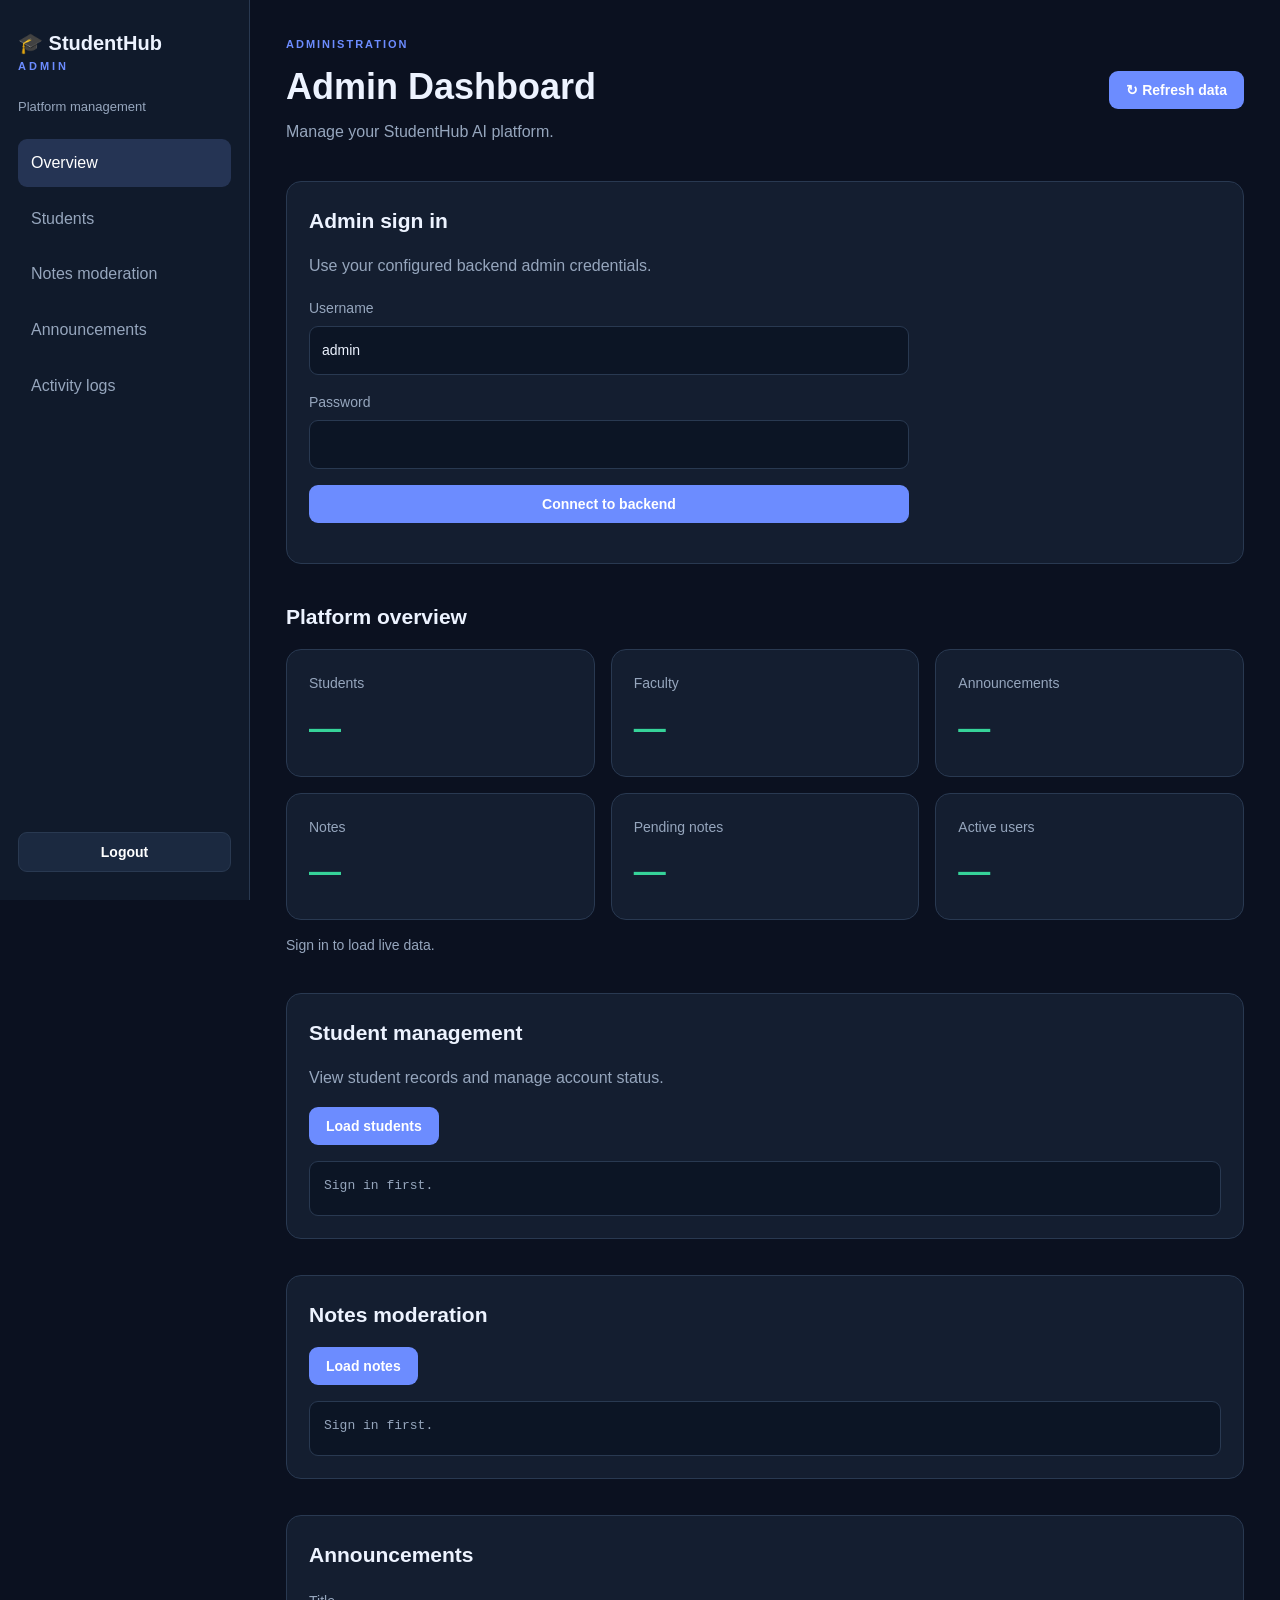
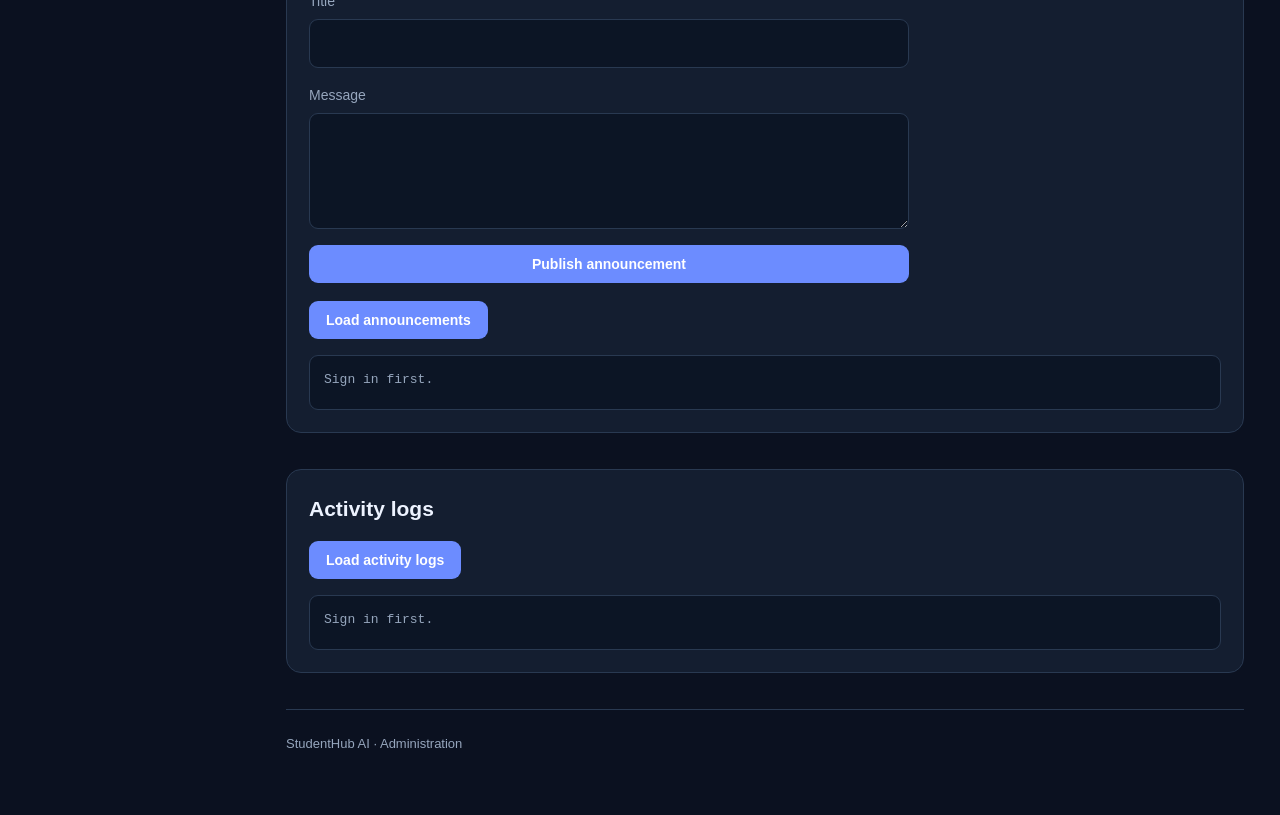
==== frontend/admin.html @ a0b0ee9e "Initial StudentHub Project" ====
<!DOCTYPE html>
<html lang="en">

    <head>
        <meta charset="UTF-8">
        <meta name="viewport" content="width=device-width, initial-scale=1.0">
        <title>StudentHub AI | Admin Panel</title>
        <link rel="stylesheet" href="admin.css">
    </head>

    <body>
        <aside class="sidebar">
            <h2>🎓 StudentHub <span>ADMIN</span></h2>
            <p class="muted">Platform management</p>

            <nav>
                <a class="active" href="#overview">Overview</a>
                <a href="#students">Students</a>
                <a href="#notes">Notes moderation</a>
                <a href="#announcements">Announcements</a>
                <a href="#activity">Activity logs</a>
            </nav>

            <button id="logoutBtn" class="secondary">Logout</button>
        </aside>

        <main>
            <header>
                <div>
                    <p class="muted">ADMINISTRATION</p>
                    <h1>Admin Dashboard</h1>
                    <p>Manage your StudentHub AI platform.</p>
                </div>
                <button id="refreshBtn">↻ Refresh data</button>
            </header>

            <section id="loginPanel" class="panel">
                <h2>Admin sign in</h2>
                <p>Use your configured backend admin credentials.</p>
                <form id="loginForm">
                    <label>Username
                        <input id="username" value="admin" autocomplete="username" required>
                    </label>
                    <label>Password
                        <input id="password" type="password" autocomplete="current-password" required>
                    </label>
                    <button type="submit">Connect to backend</button>
                </form>
                <p id="loginMessage" role="status"></p>
            </section>

            <section id="overview">
                <h2>Platform overview</h2>
                <div class="stats">
                    <article class="stat">
                        <p>Students</p><strong id="totalStudents">—</strong>
                    </article>
                    <article class="stat">
                        <p>Faculty</p><strong id="totalFaculty">—</strong>
                    </article>
                    <article class="stat">
                        <p>Announcements</p><strong id="totalAnnouncements">—</strong>
                    </article>
                    <article class="stat">
                        <p>Notes</p><strong id="totalNotes">—</strong>
                    </article>
                    <article class="stat">
                        <p>Pending notes</p><strong id="pendingNotes">—</strong>
                    </article>
                    <article class="stat">
                        <p>Active users</p><strong id="activeUsers">—</strong>
                    </article>
                </div>
                <p id="status" role="status">Sign in to load live data.</p>
            </section>

            <section id="students" class="panel">
                <h2>Student management</h2>
                <p>View student records and manage account status.</p>
                <button data-load="students">Load students</button>
                <div id="studentsOutput" class="output">Sign in first.</div>
            </section>

            <section id="notes" class="panel">
                <h2>Notes moderation</h2>
                <button data-load="notes">Load notes</button>
                <div id="notesOutput" class="output">Sign in first.</div>
            </section>

            <section id="announcements" class="panel">
                <h2>Announcements</h2>
                <form id="announcementForm">
                    <label>Title
                        <input id="announcementTitle" required>
                    </label>
                    <label>Message
                        <textarea id="announcementContent" rows="4" required></textarea>
                    </label>
                    <button type="submit">Publish announcement</button>
                </form>
                <button data-load="announcements">Load announcements</button>
                <div id="announcementsOutput" class="output">Sign in first.</div>
            </section>

            <section id="activity" class="panel">
                <h2>Activity logs</h2>
                <button data-load="audit-logs">Load activity logs</button>
                <div id="audit-logsOutput" class="output">Sign in first.</div>
            </section>

            <footer>StudentHub AI · Administration</footer>
        </main>

        <script src="admin.js"></script>
    </body>

</html>
---- frontend/admin.css ----
:root {
    --bg: #0b1120;
    --panel: #141e30;
    --panel-light: #1b2940;
    --text: #edf3ff;
    --muted: #96a6bd;
    --accent: #6c8cff;
    --border: #293951;
    --green: #36d399;
}

* {
    box-sizing: border-box;
    margin: 0;
    padding: 0;
}

html {
    scroll-behavior: smooth;
}

body {
    min-height: 100vh;
    background: var(--bg);
    color: var(--text);
    font-family: Inter, "Segoe UI", Arial, sans-serif;
    line-height: 1.6;
}

.sidebar {
    width: 250px;
    position: fixed;
    inset: 0 auto 0 0;
    padding: 28px 18px;
    background: #101a2b;
    border-right: 1px solid var(--border);
    display: flex;
    flex-direction: column;
    gap: 22px;
}

.sidebar h2 {
    font-size: 20px;
    line-height: 1.5;
}

.sidebar h2 span {
    display: block;
    color: var(--accent);
    font-size: 11px;
    letter-spacing: 3px;
}

.muted {
    color: var(--muted);
    font-size: 13px;
}

nav {
    display: grid;
    gap: 8px;
}

nav a {
    padding: 11px 13px;
    border-radius: 9px;
    color: var(--muted);
    text-decoration: none;
    transition: 0.2s;
}

nav a:hover,
nav a.active {
    background: #253454;
    color: white;
}

.sidebar .secondary {
    margin-top: auto;
}

main {
    margin-left: 250px;
    padding: 36px;
    max-width: 1600px;
}

header {
    display: flex;
    justify-content: space-between;
    align-items: center;
    gap: 20px;
    margin-bottom: 36px;
}

header h1 {
    font-size: clamp(26px, 4vw, 36px);
    margin: 4px 0;
}

header p {
    color: var(--muted);
}

header > div > p:first-child {
    color: var(--accent);
    font-size: 11px;
    font-weight: 700;
    letter-spacing: 2px;
}

section {
    margin-bottom: 36px;
    scroll-margin-top: 24px;
}

section h2 {
    font-size: 21px;
    margin-bottom: 16px;
}

.stats {
    display: grid;
    grid-template-columns: repeat(3, minmax(0, 1fr));
    gap: 16px;
}

.stat,
.panel {
    background: var(--panel);
    border: 1px solid var(--border);
    border-radius: 15px;
    padding: 22px;
}

.stat {
    transition: transform 0.2s, border-color 0.2s;
}

.stat:hover {
    transform: translateY(-3px);
    border-color: var(--accent);
}

.stat p {
    color: var(--muted);
    font-size: 14px;
}

.stat strong {
    display: block;
    font-size: 32px;
    margin-top: 8px;
    color: var(--green);
}

.panel > p {
    color: var(--muted);
    margin-bottom: 16px;
}

button {
    border: none;
    border-radius: 9px;
    padding: 11px 17px;
    background: var(--accent);
    color: white;
    font-size: 14px;
    font-weight: 600;
    cursor: pointer;
    transition: opacity 0.2s, transform 0.2s;
}

button:hover {
    opacity: 0.88;
    transform: translateY(-1px);
}

button:disabled {
    opacity: 0.5;
    cursor: not-allowed;
}

button.secondary {
    background: var(--panel-light);
    border: 1px solid var(--border);
}

form {
    display: grid;
    gap: 16px;
    max-width: 600px;
    margin: 18px 0;
}

label {
    display: grid;
    gap: 7px;
    color: var(--muted);
    font-size: 14px;
}

input,
textarea {
    width: 100%;
    border: 1px solid var(--border);
    border-radius: 9px;
    padding: 12px;
    background: #0c1525;
    color: var(--text);
    font: inherit;
    outline: none;
}

input:focus,
textarea:focus {
    border-color: var(--accent);
    box-shadow: 0 0 0 3px #6c8cff22;
}

textarea {
    resize: vertical;
}

#status,
#loginMessage {
    margin-top: 14px;
    font-size: 14px;
    color: var(--muted);
}

.output {
    margin-top: 16px;
    padding: 14px;
    border-radius: 9px;
    background: #0c1525;
    border: 1px solid var(--border);
    color: var(--muted);
    overflow-x: auto;
    white-space: pre-wrap;
    overflow-wrap: anywhere;
    font-family: Consolas, monospace;
    font-size: 13px;
    min-height: 55px;
}

footer {
    padding: 24px 0;
    border-top: 1px solid var(--border);
    color: var(--muted);
    font-size: 13px;
}

@media (max-width: 1000px) {
    .sidebar {
        width: 210px;
    }

    main {
        margin-left: 210px;
        padding: 24px;
    }

    .stats {
        grid-template-columns: repeat(2, minmax(0, 1fr));
    }
}

@media (max-width: 650px) {
    .sidebar {
        position: static;
        width: 100%;
        padding: 18px;
        gap: 12px;
    }

    nav {
        grid-template-columns: repeat(2, minmax(0, 1fr));
    }

    .sidebar .secondary {
        margin-top: 0;
    }

    main {
        margin-left: 0;
        padding: 20px 16px;
    }

    header {
        align-items: flex-start;
        flex-direction: column;
    }

    .stats {
        grid-template-columns: 1fr;
    }

    .stat,
    .panel {
        padding: 18px;
    }
}
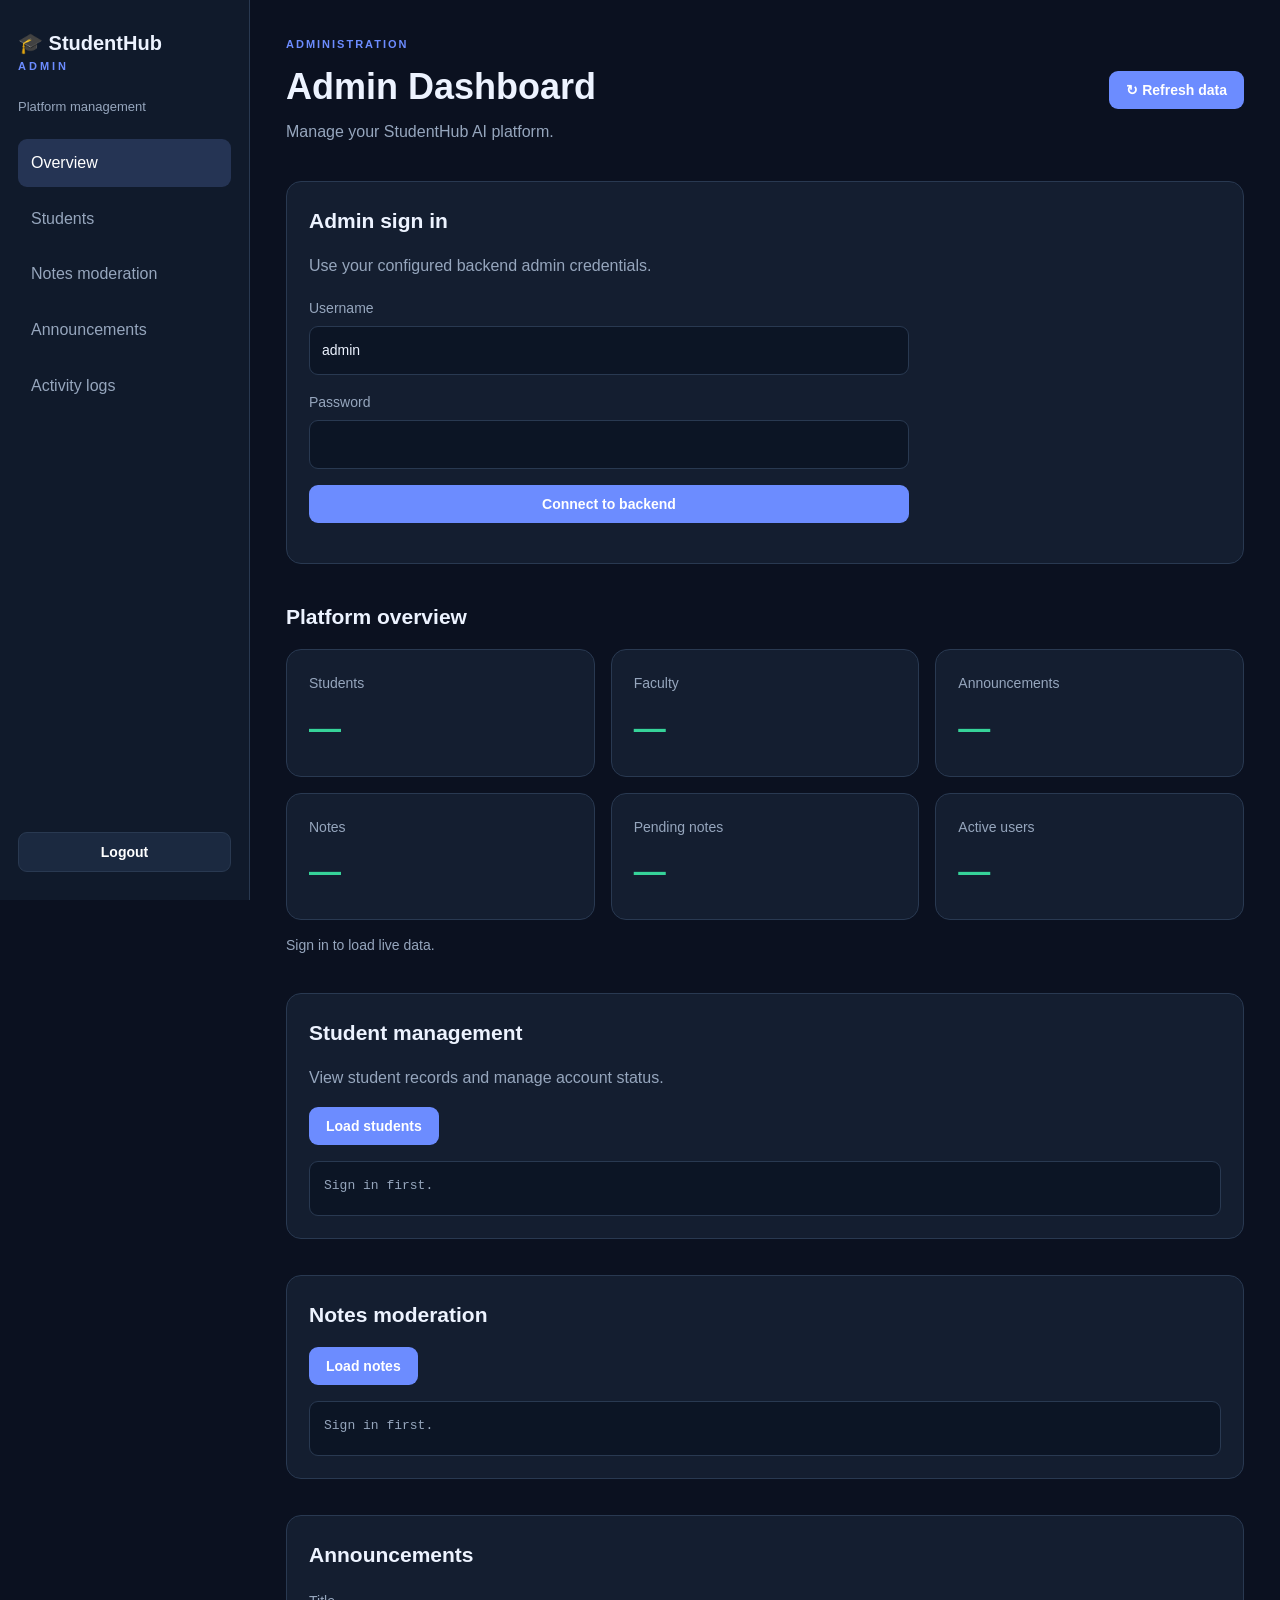
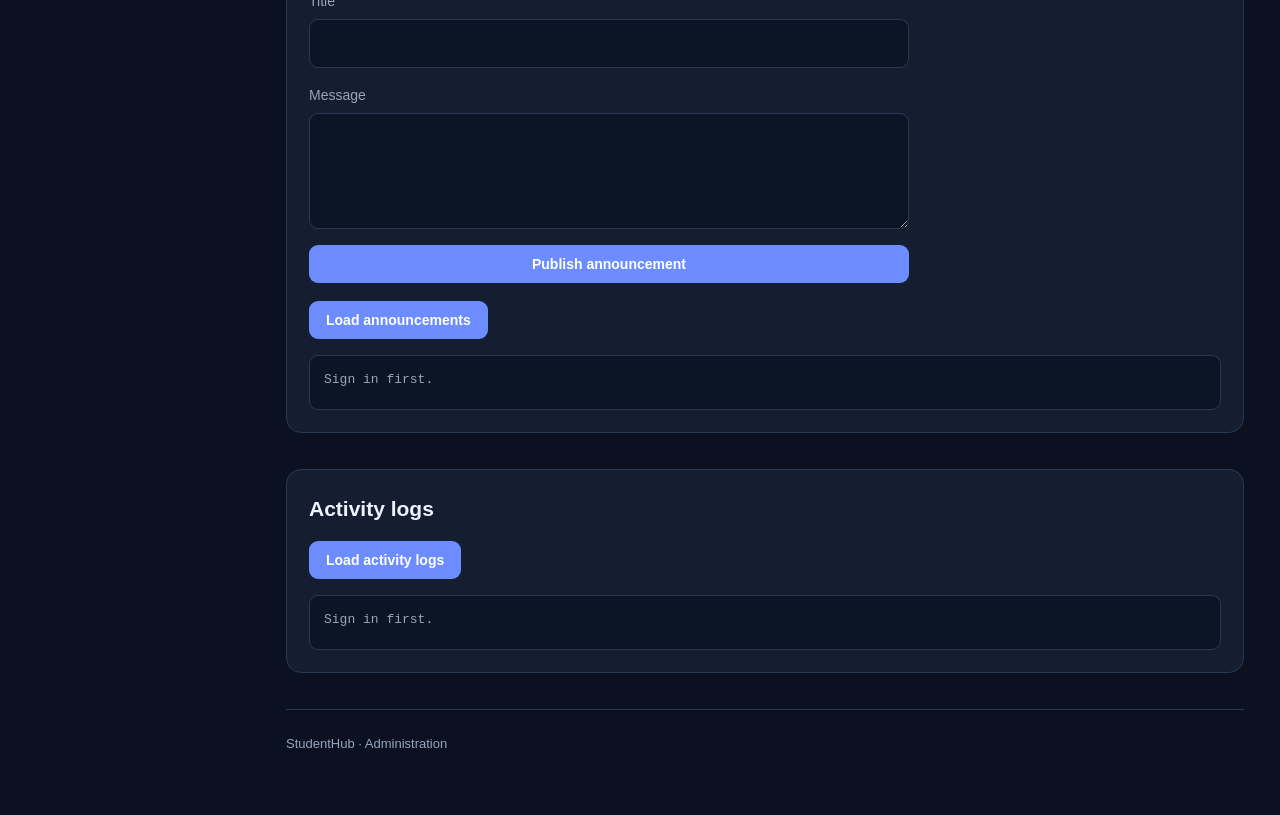
==== commit 764f9296: "Fix login Form" ====
--- a/frontend/admin.html
+++ b/frontend/admin.html
@@ -4,7 +4,7 @@
     <head>
         <meta charset="UTF-8">
         <meta name="viewport" content="width=device-width, initial-scale=1.0">
-        <title>StudentHub AI | Admin Panel</title>
+        <title>StudentHub | Admin Panel</title>
         <link rel="stylesheet" href="admin.css">
     </head>
 
@@ -108,7 +108,7 @@
                 <div id="audit-logsOutput" class="output">Sign in first.</div>
             </section>
 
-            <footer>StudentHub AI · Administration</footer>
+            <footer>StudentHub · Administration</footer>
         </main>
 
         <script src="admin.js"></script>
